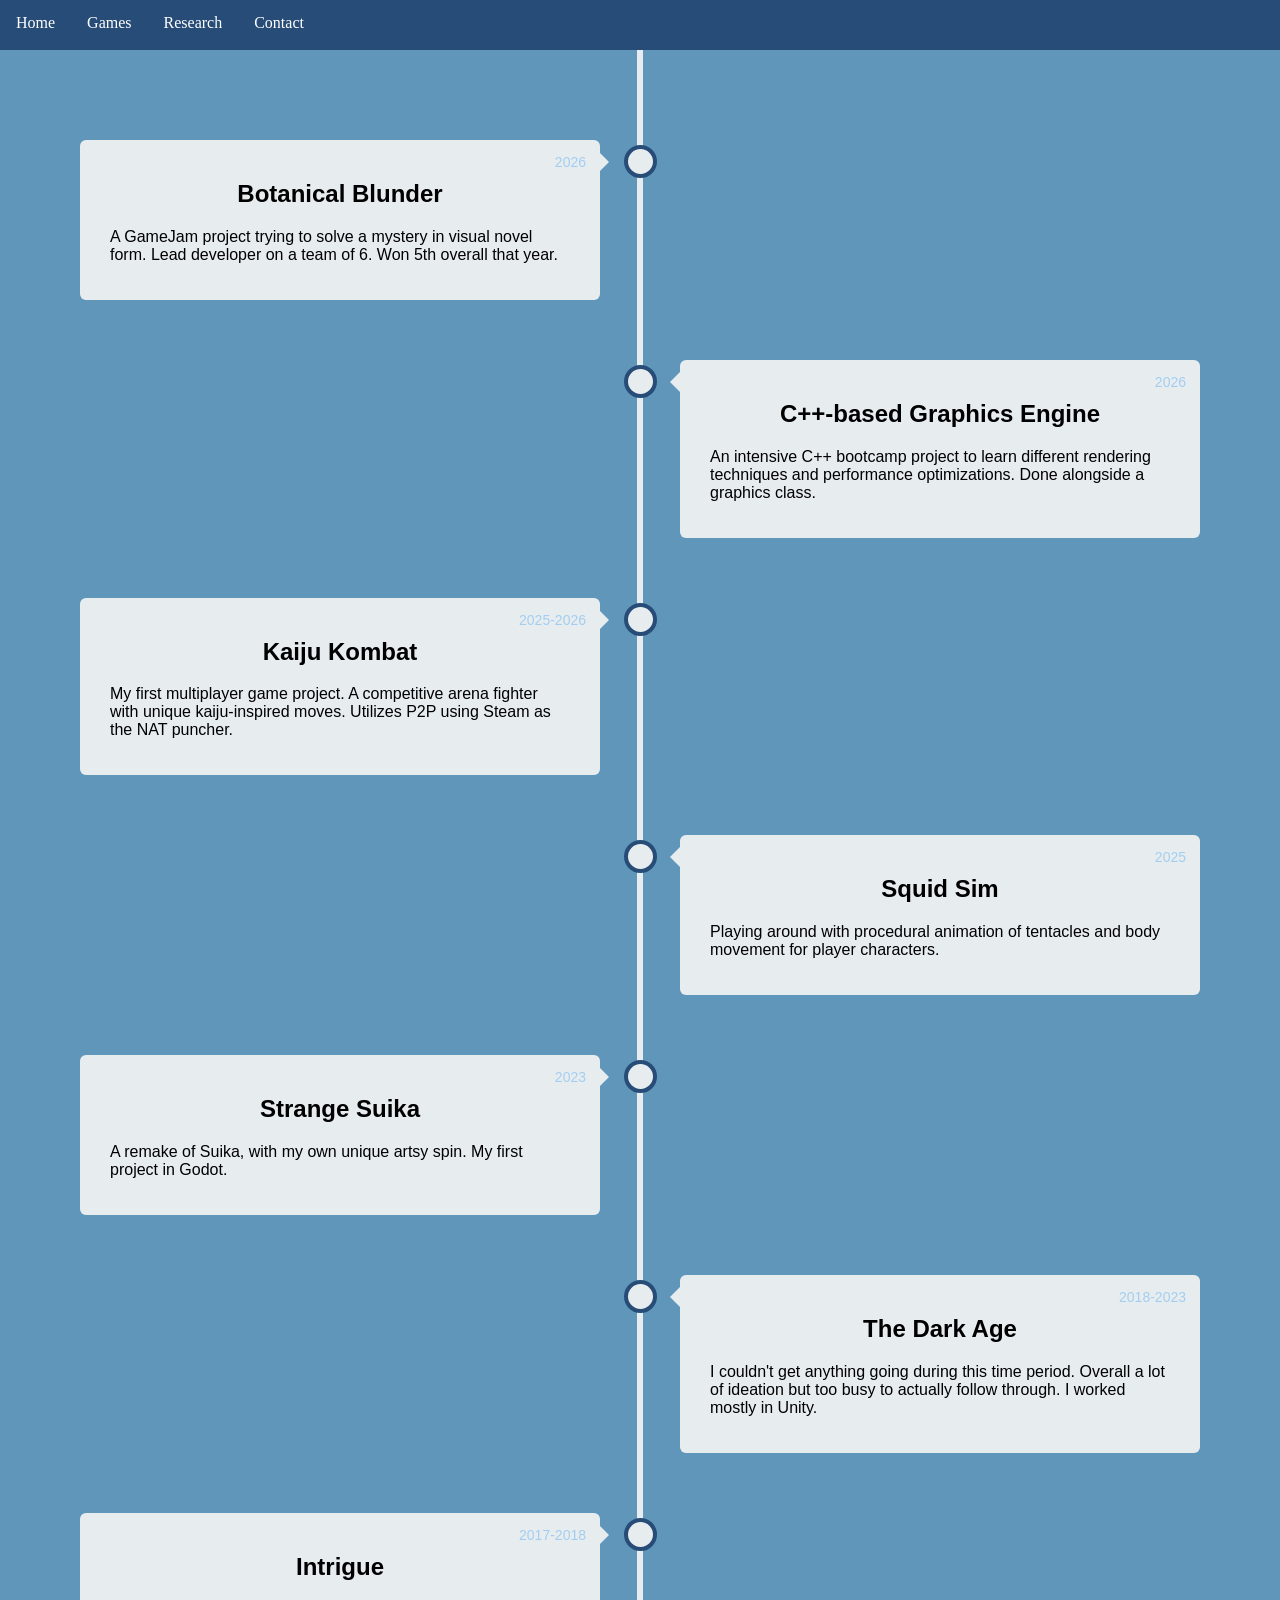
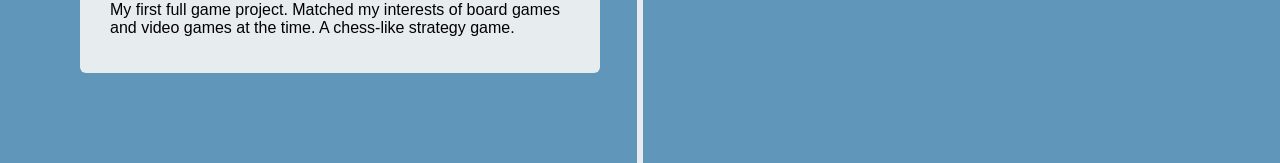
==== games.html @ de92a1f8 "basic pages" ====
<!DOCTYPE html>
<header>
    <link rel="stylesheet" href="style.css">
    <link rel="stylesheet" href="timeline.css">
</header>
<body>
    <ul class="navbar">
        <li class="navbar-item" ><a class="navbar-link" href=".">Home</a></li>
        <li class="navbar-item" ><a class="navbar-link" href="games.html">Games</a></li>
        <li class="navbar-item" ><a class="navbar-link" href="research.html">Research</a></li>
        <li class="navbar-item" ><a class="navbar-link" href="contact.html">Contact</a></li>
    </ul>
    <div class="timeline-container">
        <div class="timeline">
            <div class="container left">
                <div class="content">
                    <h2 class="title">Botanical Blunder</h2>
                    <p class="date">2026</p>
                    <p>A GameJam project trying to solve a mystery in visual novel form. Lead developer on a team of 6. Won 5th overall that year.</p>
                </div>
            </div>
            <div class="container right">
                <div class="content">
                    <h2 class="title">C++-based Graphics Engine</h2>
                    <p class="date">2026</p>
                    <p>An intensive C++ bootcamp project to learn different rendering techniques and performance optimizations. Done alongside a graphics class.</p>
                </div>
            </div>
            <div class="container left">
                <div class="content">
                    <h2 class="title">Kaiju Kombat</h2>
                    <p class="date">2025-2026</p>
                    <p>My first multiplayer game project. A competitive arena fighter with unique kaiju-inspired moves. Utilizes P2P using Steam as the NAT puncher.</p>
                </div>
            </div>
            <div class="container right">
                <div class="content">
                    <h2 class="title">Squid Sim</h2>
                    <p class="date">2025</p>
                    <p>Playing around with procedural animation of tentacles and body movement for player characters.</p>
                </div>
            </div>
            <div class="container left">
                <div class="content">
                    <h2 class="title">Strange Suika</h2>
                    <p class="date">2023</p>
                    <p>A remake of Suika, with my own unique artsy spin. My first project in Godot.</p>
                </div>
            </div>
            <div class="container right"> 
                <div class="content">
                    <h2 class="title">The Dark Age</h2>
                    <p class="date">2018-2023</p>
                    <p>I couldn't get anything going during this time period. Overall a lot of ideation but too busy to actually follow through. I worked mostly in Unity.</p>
                </div>
            </div>
            <div class="container left">
                <div class="content">
                    <h2 class="title">Intrigue</h2>
                    <p class="date">2017-2018</p>
                    <p>My first full game project. Matched my interests of board games and video games at the time. A chess-like strategy game.</p>
                </div>
            </div>
        </div>
        
    </div>
</body>
---- style.css ----
:root {
  --main-bg-color: #E7ECEF;
  --secondary-bg-color: #274C77;
  --tertiary-bg-color: #6096BA;
  --quaternary-bg-color: #A3CEF1;
}

body {
  margin: 0;
  color: black;
  background-color: var(--main-bg-color);
  display: flex;
  flex-direction: column;
  height: 100vh;
  
}

.content {
  display: flex;
  flex-direction: row;
  flex: 1;
}

.navbar {
  list-style-type: none;
  min-height: 50px;
  z-index : 1;
  margin: 0;
  padding: 0;
  overflow: hidden;
  background-color: var(--secondary-bg-color);
}

.navbar-item {
  float: left;
}

.navbar-link {
  display: block;
  color: white;
  text-align: center;
  padding: 14px 16px;
  text-decoration: none;
}

.navbar-link:hover {
  background-color: #111111;
}

.horizontal {
  display: flex;
  width: 100%;
  flex-direction: row;
  justify-content: center;
}
---- timeline.css ----
* {
  box-sizing: border-box;
}

/* Set a background color */
.timeline-container {
  background-color: var(--tertiary-bg-color);
  font-family: Helvetica, sans-serif;
}

/* TIMELINE */
.timeline {
  position: relative;
  max-width: 1200px;
  height: auto;
  margin: 0 auto;
  padding: 40px 0px;
}

/* The actual timeline (the vertical ruler) */
.timeline::after {
  content: '';
  position: absolute;
  width: 6px;
  background-color: var(--main-bg-color);
  top: 0;
  bottom: 0;
  left: 50%;
  margin-left: -3px;
}

/* Container around content */
.container {
  margin: 40px 0;
  padding: 10px 40px;
  position: relative;
  background-color: inherit;
  width: 50%;
}

/* The circles on the timeline */
.container::after {
  content: '';
  position: absolute;
  width: 25px;
  height: 25px;
  right: -17px;
  background-color: var(--main-bg-color);
  border: 4px solid var(--secondary-bg-color);
  top: 15px;
  border-radius: 50%;
  z-index: 1;
}

/* Place the container to the left */
.left {
  left: 0;
}

/* Place the container to the right */
.right {
  left: 50%;
}

/* Add arrows to the left container (pointing right) */
.left::before {
  content: " ";
  height: 0;
  position: absolute;
  top: 22px;
  width: 0;
  z-index: 1;
  right: 31px;
  border: medium solid var(--main-bg-color);
  border-width: 10px 0 10px 10px;
  border-color: transparent transparent transparent var(--main-bg-color);
}

/* Add arrows to the right container (pointing left) */
.right::before {
  content: " ";
  height: 0;
  position: absolute;
  top: 22px;
  width: 0;
  z-index: 1;
  left: 30px;
  border: medium solid var(--main-bg-color);
  border-width: 10px 10px 10px 0;
  border-color: transparent var(--main-bg-color) transparent transparent;
}

/* Fix the circle for containers on the right side */
.right::after {
  left: -16px;
}

/* The actual content */
.content {
  padding: 20px 30px;
  color: black;
  background-color: var(--main-bg-color);
  display: block;
  position: relative;
  border-radius: 6px;
}

.title {
  width: 100%;
  text-align: center;
}

.date {
  position: absolute;
  margin: 1em 1em 0 0;
  top: 0;
  right: 0;
  font-size: 14px;
  color: var(--quaternary-bg-color);
  text-align: right;
}

/* Media queries - Responsive timeline on screens less than 600px wide */
@media screen and (max-width: 600px) {
/* Place the timelime to the left */
  .timeline::after {
    left: 31px;
  }

/* Full-width containers */
  .container {
    width: 100%;
    padding-left: 70px;
    padding-right: 25px;
  }

/* Make sure that all arrows are pointing leftwards */
  .container::before {
    left: 60px;
    border: medium solid white;
    border-width: 10px 10px 10px 0;
    border-color: transparent white transparent transparent;
  }

/* Make sure all circles are at the same spot */
  .left::after, .right::after {
    left: 15px;
  }

/* Make all right containers behave like the left ones */
  .right {
    left: 0%;
  }
}
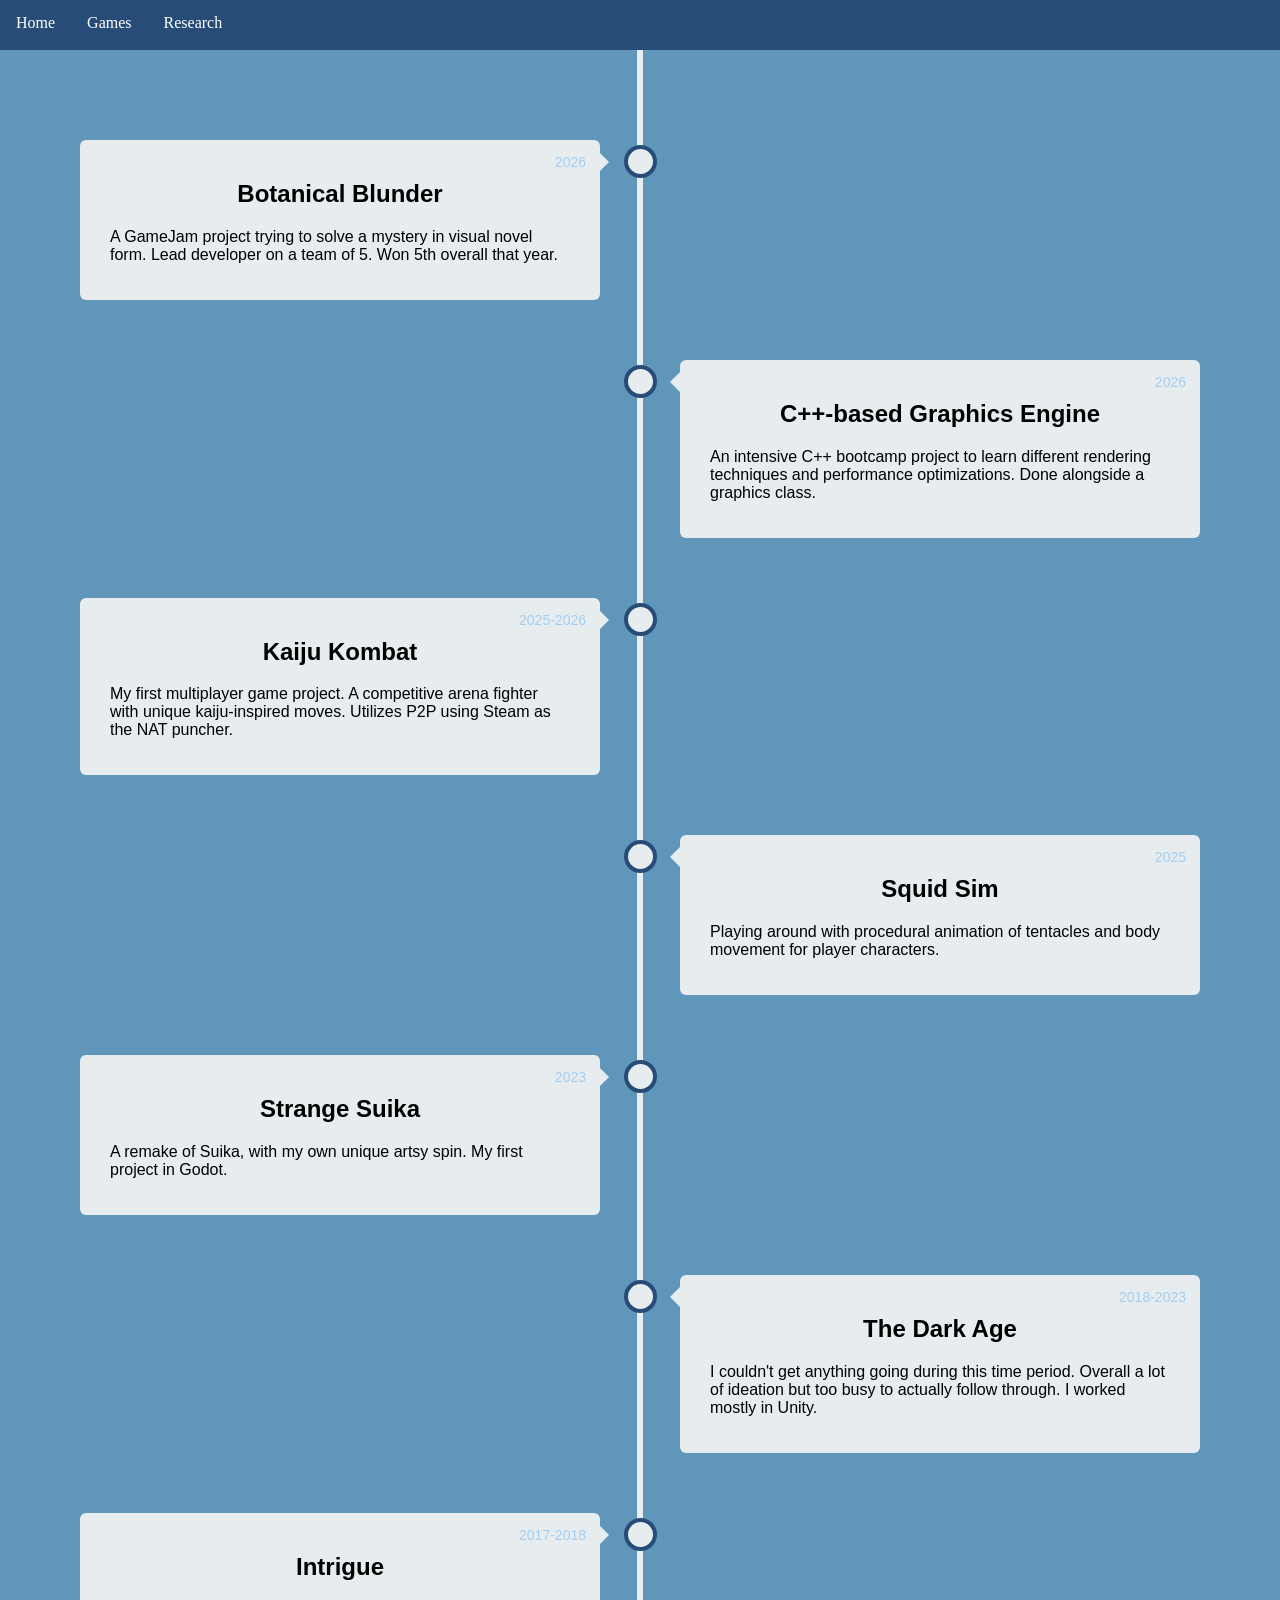
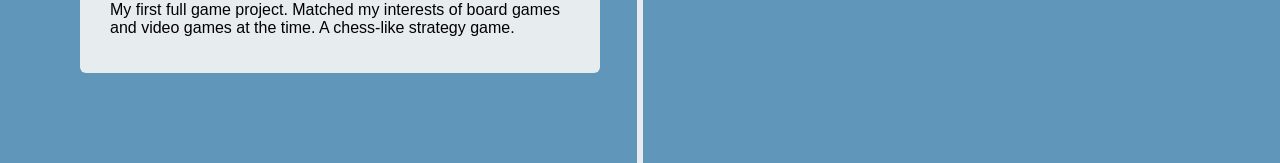
==== commit 24d6f706: "started adding content to timelines" ====
--- a/games.html
+++ b/games.html
@@ -8,18 +8,19 @@
         <li class="navbar-item" ><a class="navbar-link" href=".">Home</a></li>
         <li class="navbar-item" ><a class="navbar-link" href="games.html">Games</a></li>
         <li class="navbar-item" ><a class="navbar-link" href="research.html">Research</a></li>
-        <li class="navbar-item" ><a class="navbar-link" href="contact.html">Contact</a></li>
     </ul>
     <div class="timeline-container">
         <div class="timeline">
             <div class="container left">
+                <a href="https://theshortbosmer.itch.io/a-botanical-blunder" target="_blank"></a>
                 <div class="content">
                     <h2 class="title">Botanical Blunder</h2>
                     <p class="date">2026</p>
-                    <p>A GameJam project trying to solve a mystery in visual novel form. Lead developer on a team of 6. Won 5th overall that year.</p>
+                    <p>A GameJam project trying to solve a mystery in visual novel form. Lead developer on a team of 5. Won 5th overall that year.</p>
                 </div>
             </div>
             <div class="container right">
+                <a href="games/graphics.html" target="_blank"></a>
                 <div class="content">
                     <h2 class="title">C++-based Graphics Engine</h2>
                     <p class="date">2026</p>
@@ -55,6 +56,7 @@
                 </div>
             </div>
             <div class="container left">
+                <a href="https://justamisunderstanding.itch.io/intrigue" target="_blank"></a>
                 <div class="content">
                     <h2 class="title">Intrigue</h2>
                     <p class="date">2017-2018</p>
--- a/style.css
+++ b/style.css
@@ -44,7 +44,7 @@
 }
 
 .navbar-link:hover {
-  background-color: #111111;
+  background-color: var(--quaternary-bg-color);
 }
 
 .horizontal {
@@ -53,3 +53,22 @@
   flex-direction: row;
   justify-content: center;
 }
+
+.important {
+  text-align: center;
+  font-size: 30px;
+}
+
+.words {
+  margin: 3em auto;
+  max-width: 800px;
+  justify-content: center;
+}
+
+.words img {
+  display: block;
+  margin-top: 2em;
+  margin-left: auto;
+  margin-right: auto;
+  width: 60%;
+}
--- a/timeline.css
+++ b/timeline.css
@@ -50,6 +50,22 @@
   top: 15px;
   border-radius: 50%;
   z-index: 1;
+  transform: scale(1);
+  transition: transform 0.3s ease-in-out;
+}
+
+.container a {
+  position: absolute;
+  margin: 4px;
+  width: 30px;
+  height: 30px;
+  right: -17px;
+  top: 15px;
+  z-index: 2;
+}
+
+.right a {
+  left: -16px;
 }
 
 /* Place the container to the left */
@@ -93,6 +109,11 @@
 /* Fix the circle for containers on the right side */
 .right::after {
   left: -16px;
+}
+
+/* Hover effect for timeline circles */
+.container:hover::after {
+  transform: scale(1.4);
 }
 
 /* The actual content */
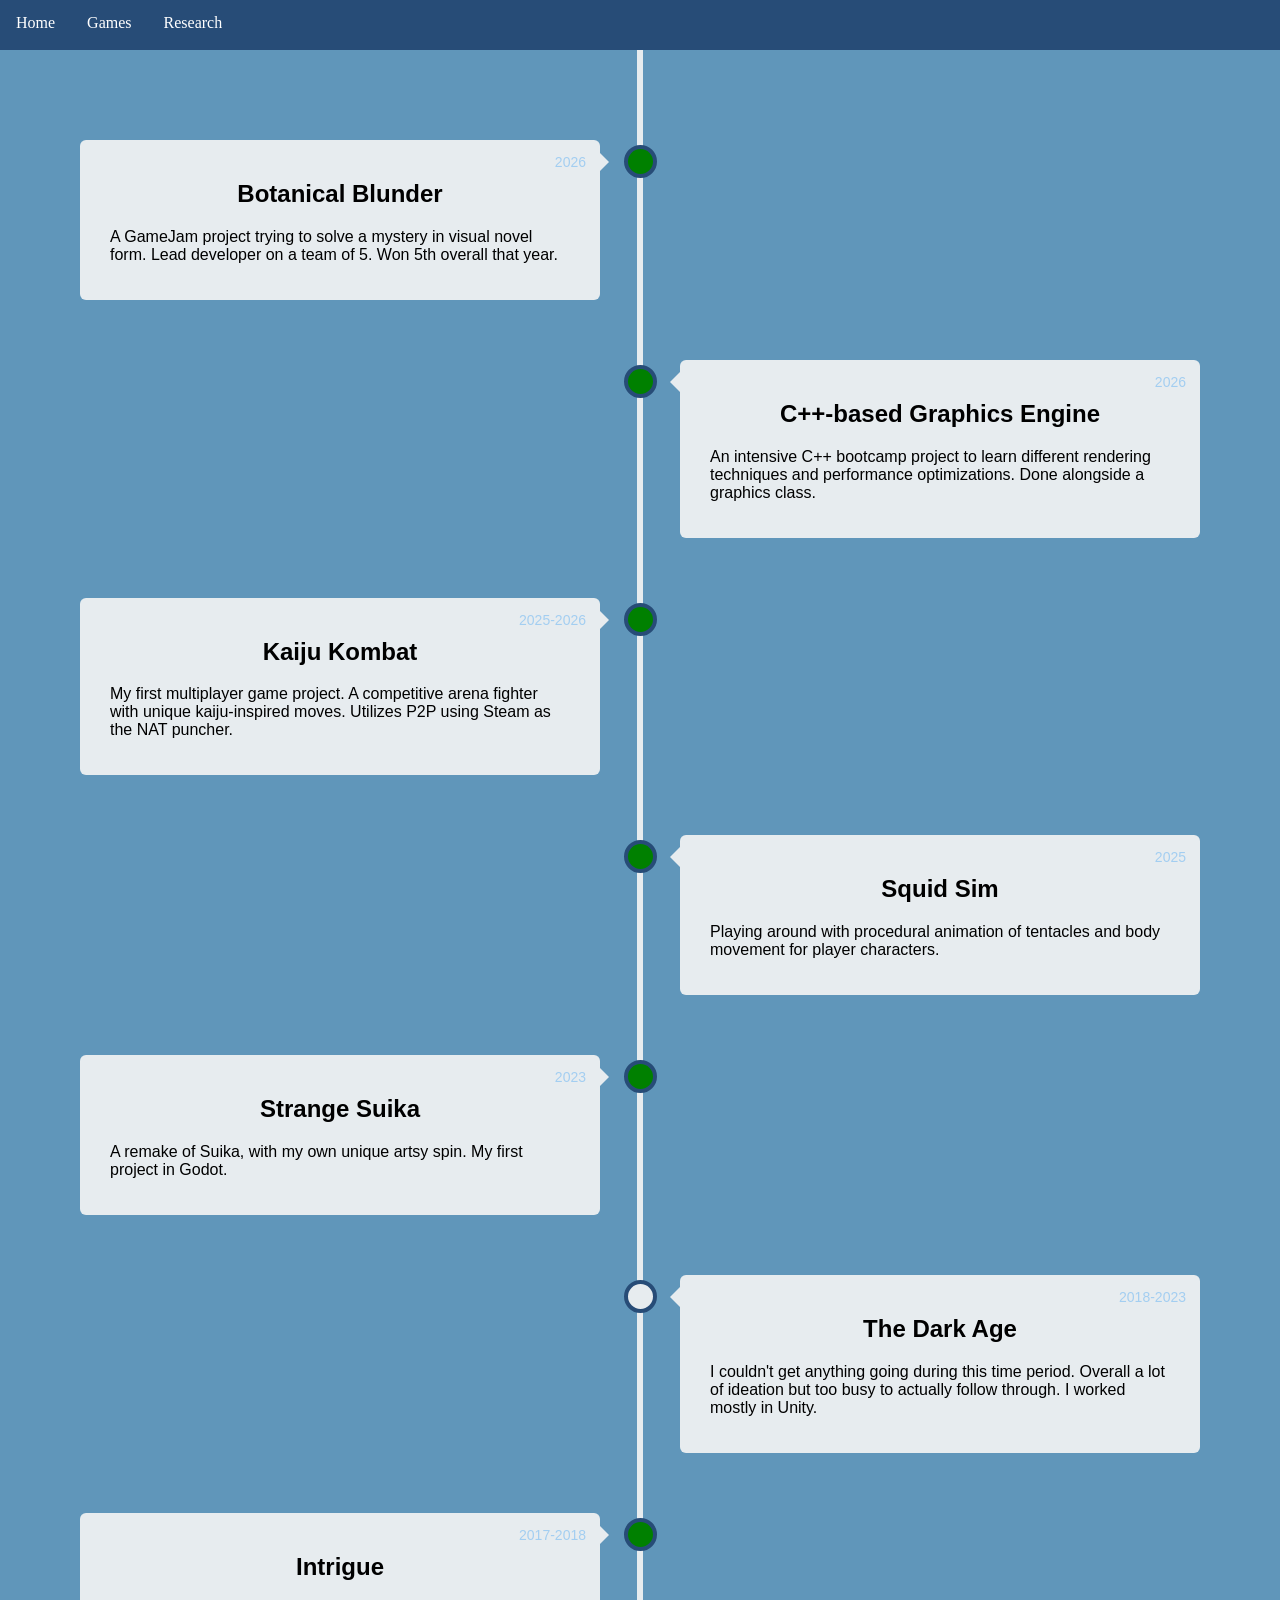
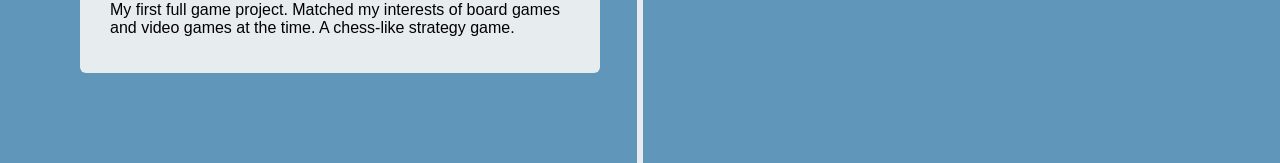
==== commit 093a1c28: "filled out games page" ====
--- a/games.html
+++ b/games.html
@@ -28,6 +28,7 @@
                 </div>
             </div>
             <div class="container left">
+                <a href="games/kaiju.html" target="_blank"></a>
                 <div class="content">
                     <h2 class="title">Kaiju Kombat</h2>
                     <p class="date">2025-2026</p>
@@ -35,6 +36,7 @@
                 </div>
             </div>
             <div class="container right">
+                <a href="games/squid.html" target="_blank"></a>
                 <div class="content">
                     <h2 class="title">Squid Sim</h2>
                     <p class="date">2025</p>
@@ -42,6 +44,7 @@
                 </div>
             </div>
             <div class="container left">
+                <a href="games/suika.html" target="_blank"></a>
                 <div class="content">
                     <h2 class="title">Strange Suika</h2>
                     <p class="date">2023</p>
--- a/style.css
+++ b/style.css
@@ -71,4 +71,11 @@
   margin-left: auto;
   margin-right: auto;
   width: 60%;
+}
+
+iframe {
+  display: block;
+  margin-top: 2em;
+  margin-left: auto;
+  margin-right: auto;
 }
--- a/timeline.css
+++ b/timeline.css
@@ -52,6 +52,10 @@
   z-index: 1;
   transform: scale(1);
   transition: transform 0.3s ease-in-out;
+}
+
+.container:has(a)::after {
+  background-color: green;
 }
 
 .container a {
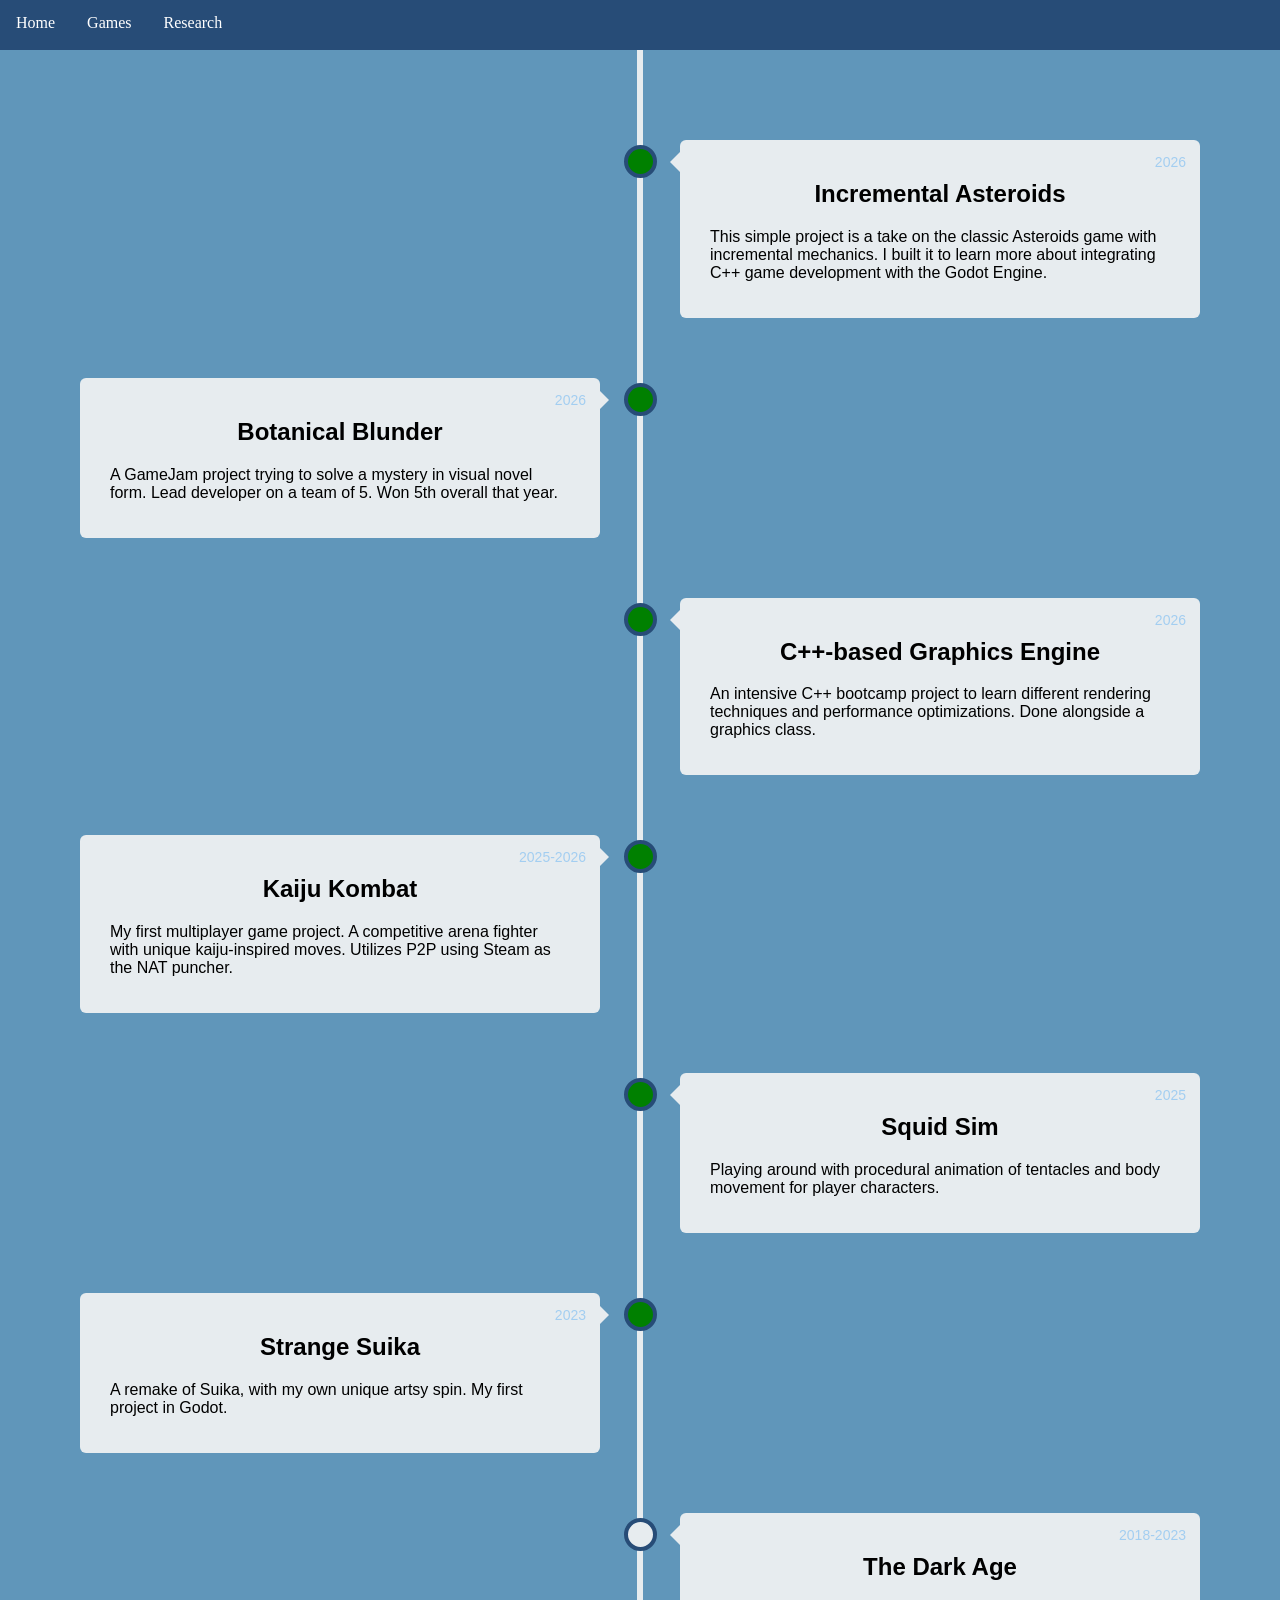
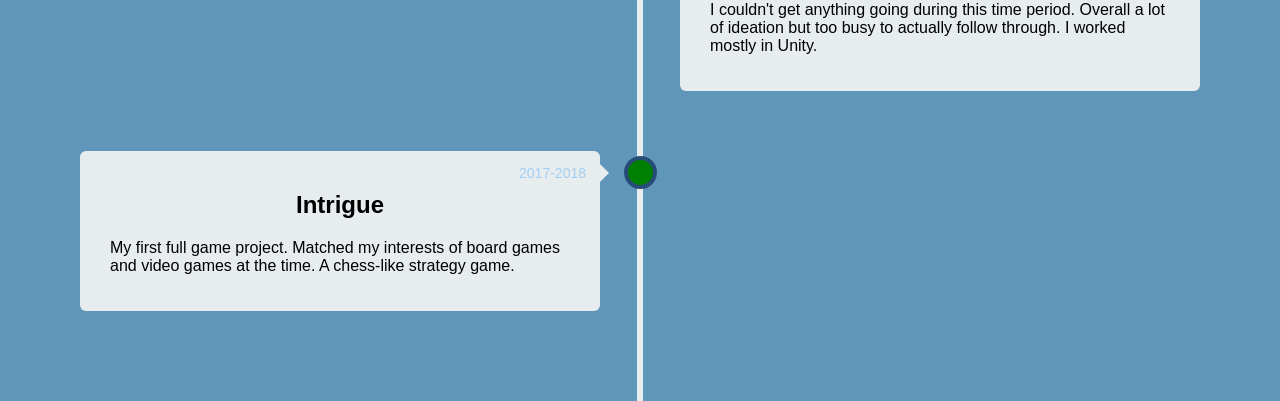
==== commit 62e64b2f: "added incremental asteroids" ====
--- a/games.html
+++ b/games.html
@@ -11,6 +11,14 @@
     </ul>
     <div class="timeline-container">
         <div class="timeline">
+            <div class="container right">
+                <a href="https://justamisunderstanding.itch.io/incremental-asteroids" target="_blank"></a>
+                <div class="content">
+                    <h2 class="title">Incremental Asteroids</h2>
+                    <p class="date">2026</p>
+                    <p>This simple project is a take on the classic Asteroids game with incremental mechanics. I built it to learn more about integrating C++ game development with the Godot Engine.</p>
+                </div>
+            </div>
             <div class="container left">
                 <a href="https://theshortbosmer.itch.io/a-botanical-blunder" target="_blank"></a>
                 <div class="content">
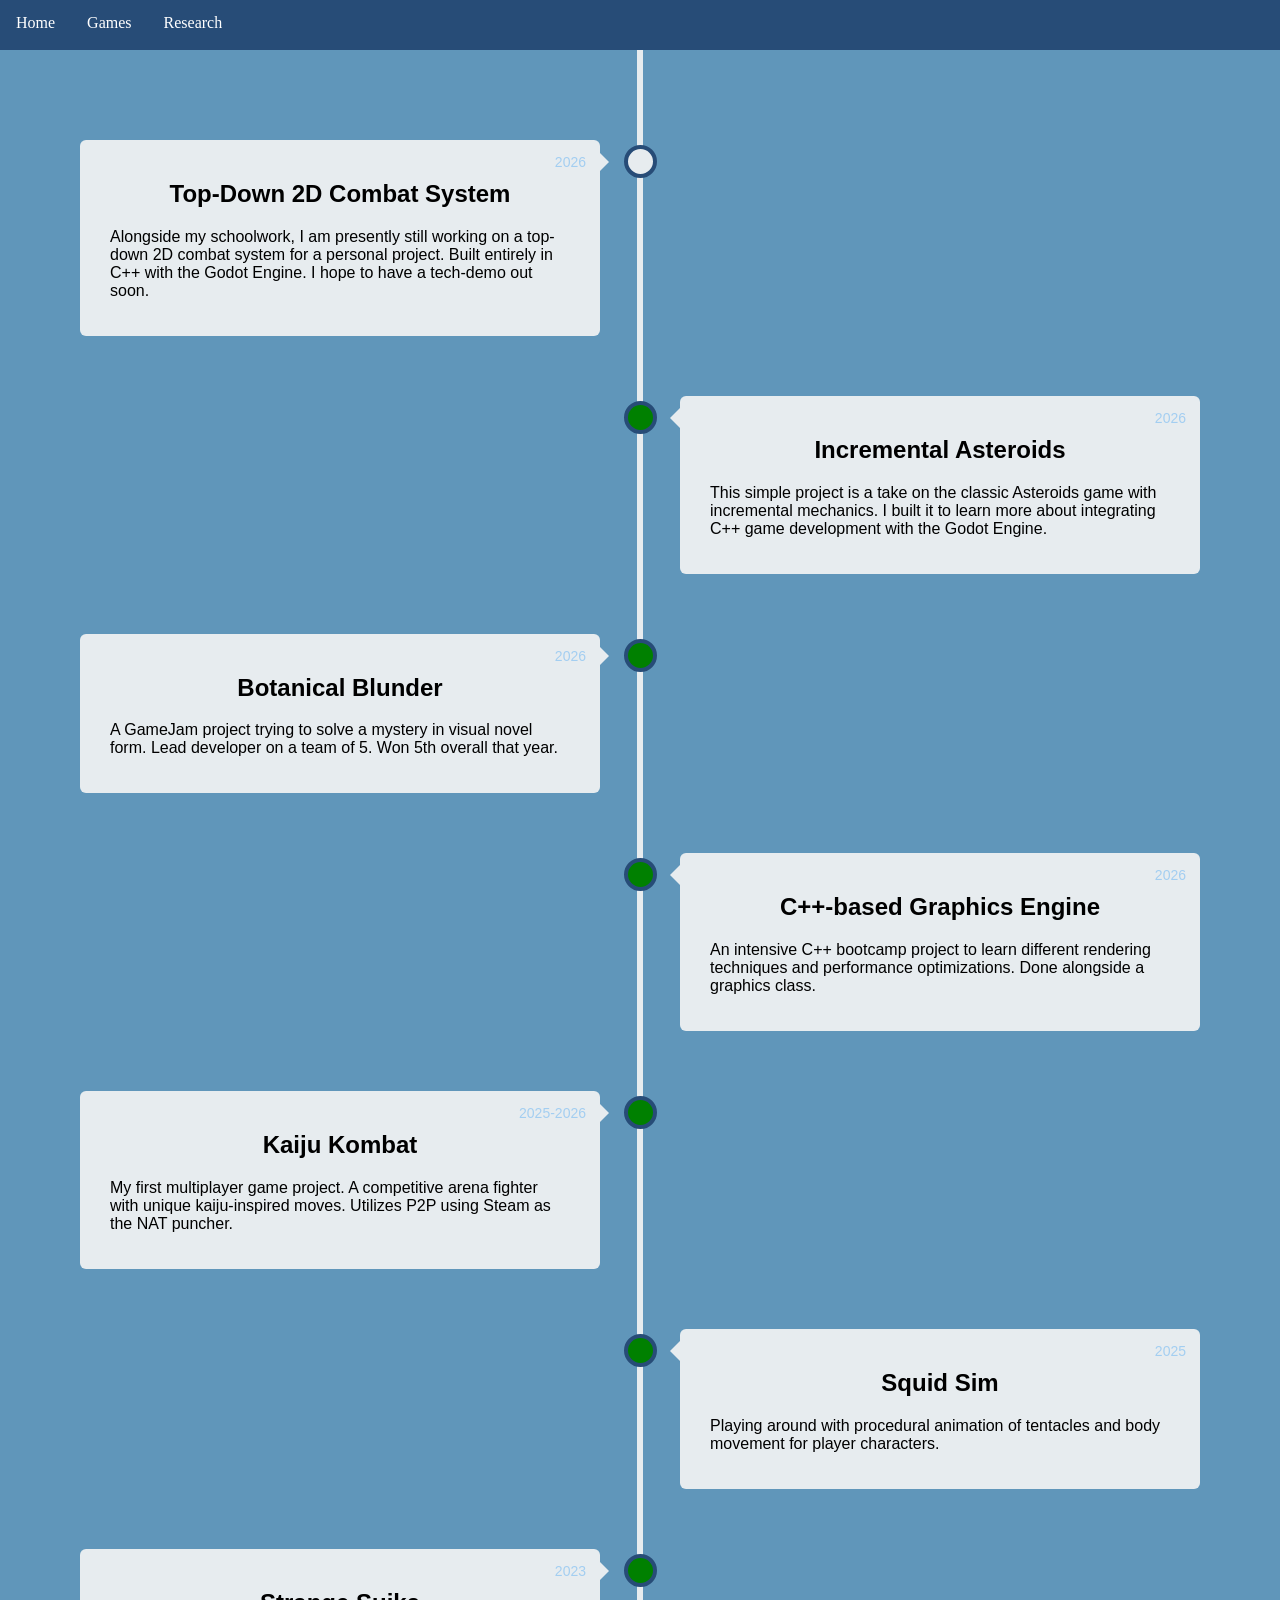
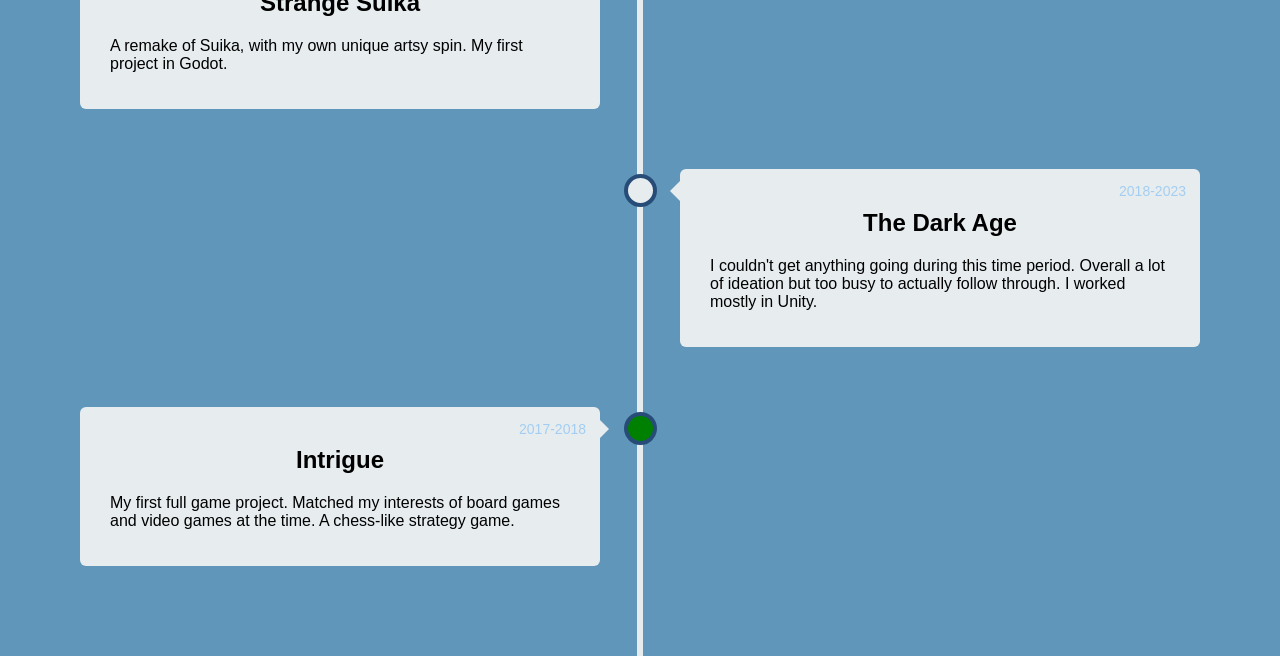
==== commit e7258b3d: "added current work page" ====
--- a/games.html
+++ b/games.html
@@ -11,6 +11,13 @@
     </ul>
     <div class="timeline-container">
         <div class="timeline">
+            <div class="container left">
+                <div class="content">
+                    <h2 class="title">Top-Down 2D Combat System</h2>
+                    <p class="date">2026</p>
+                    <p>Alongside my schoolwork, I am presently still working on a top-down 2D combat system for a personal project. Built entirely in C++ with the Godot Engine. I hope to have a tech-demo out soon.</p>
+                </div>
+            </div>
             <div class="container right">
                 <a href="https://justamisunderstanding.itch.io/incremental-asteroids" target="_blank"></a>
                 <div class="content">
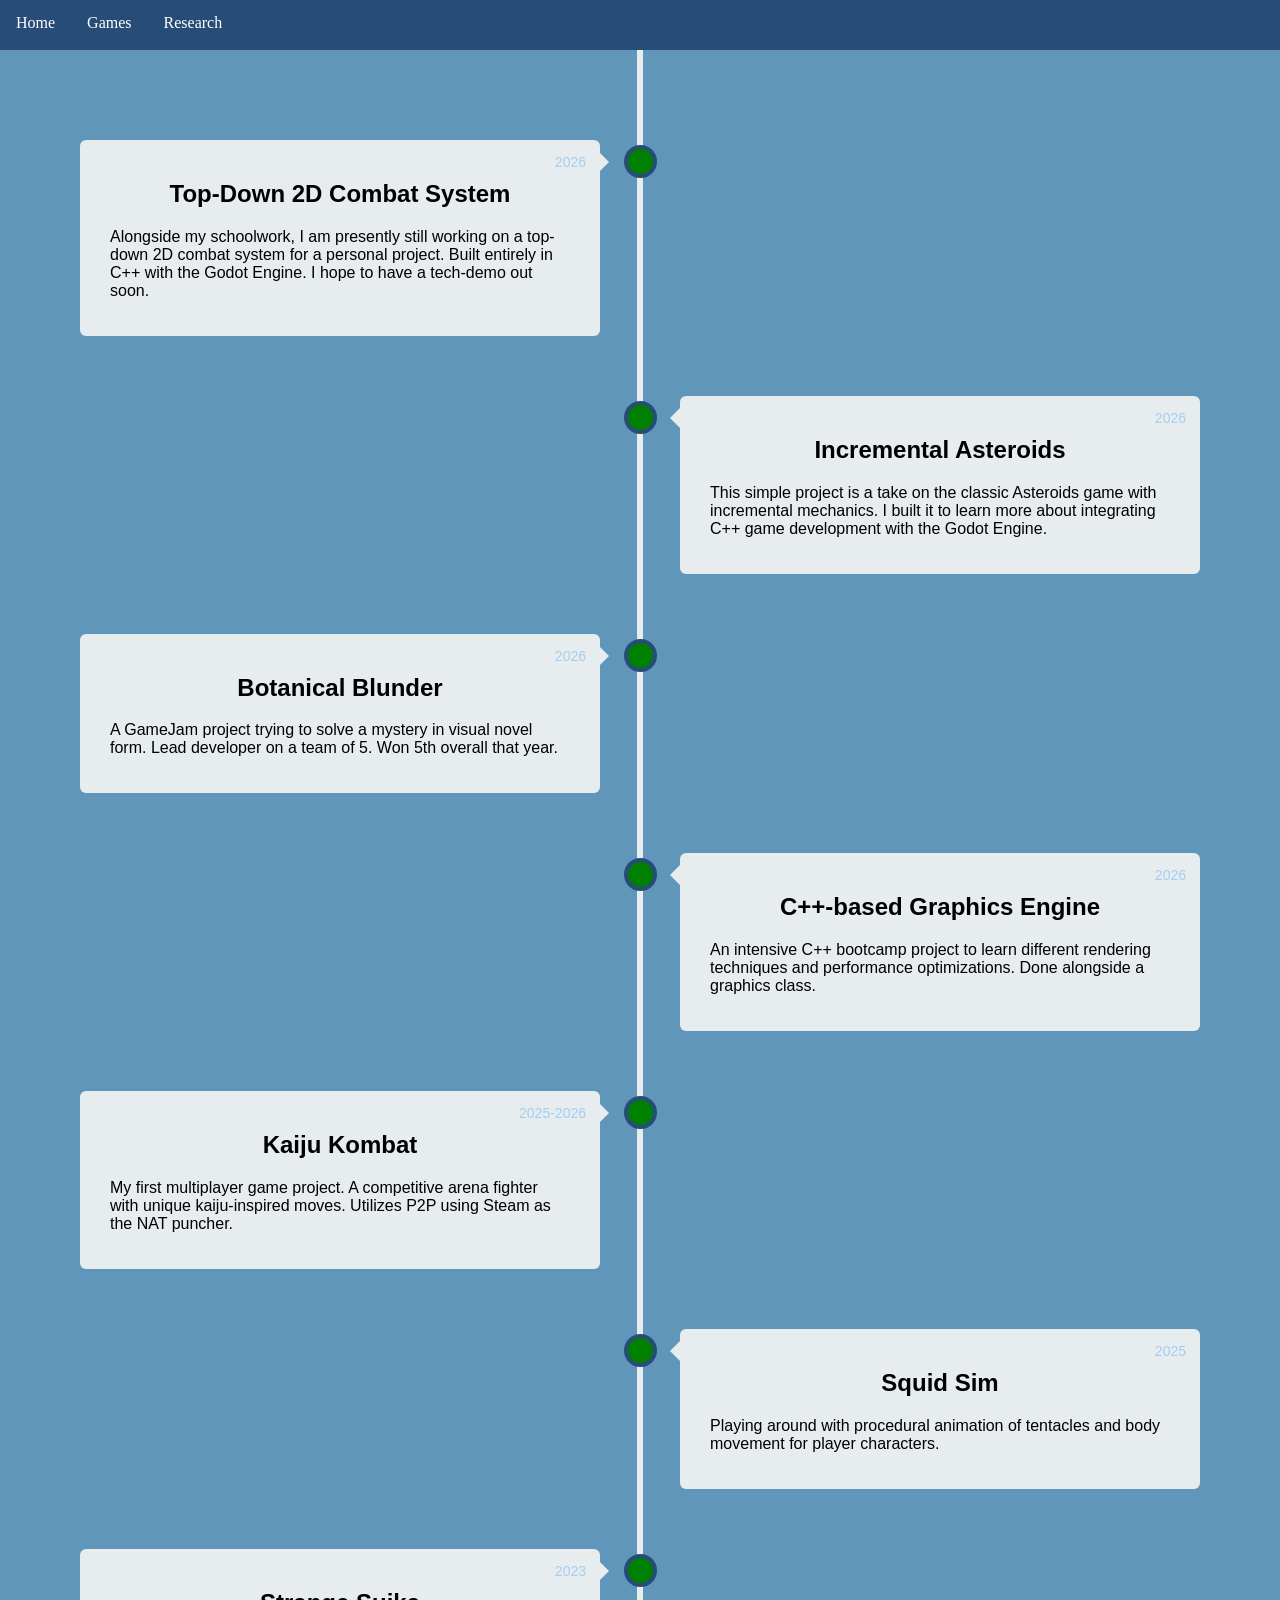
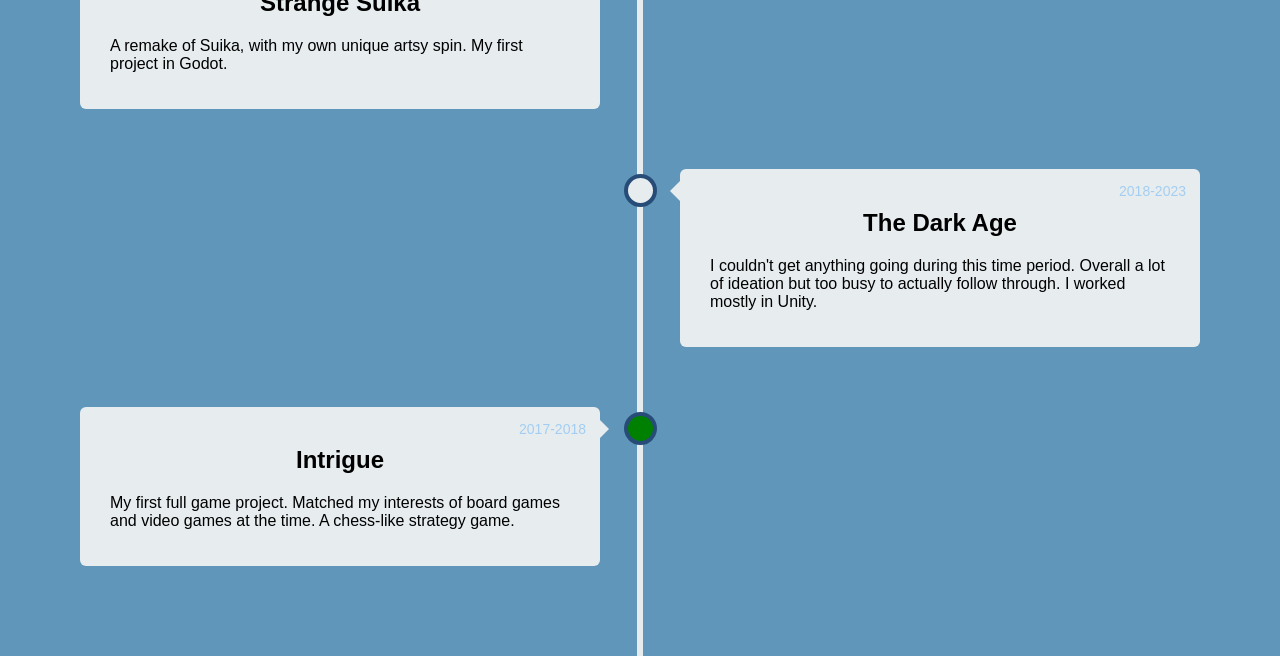
==== commit 2c10f94f: "added link to github for combat system gdextension" ====
--- a/games.html
+++ b/games.html
@@ -12,6 +12,7 @@
     <div class="timeline-container">
         <div class="timeline">
             <div class="container left">
+                <a href="https://github.com/jtaylor05/combat_system_gdextension" target="_blank"></a>
                 <div class="content">
                     <h2 class="title">Top-Down 2D Combat System</h2>
                     <p class="date">2026</p>
